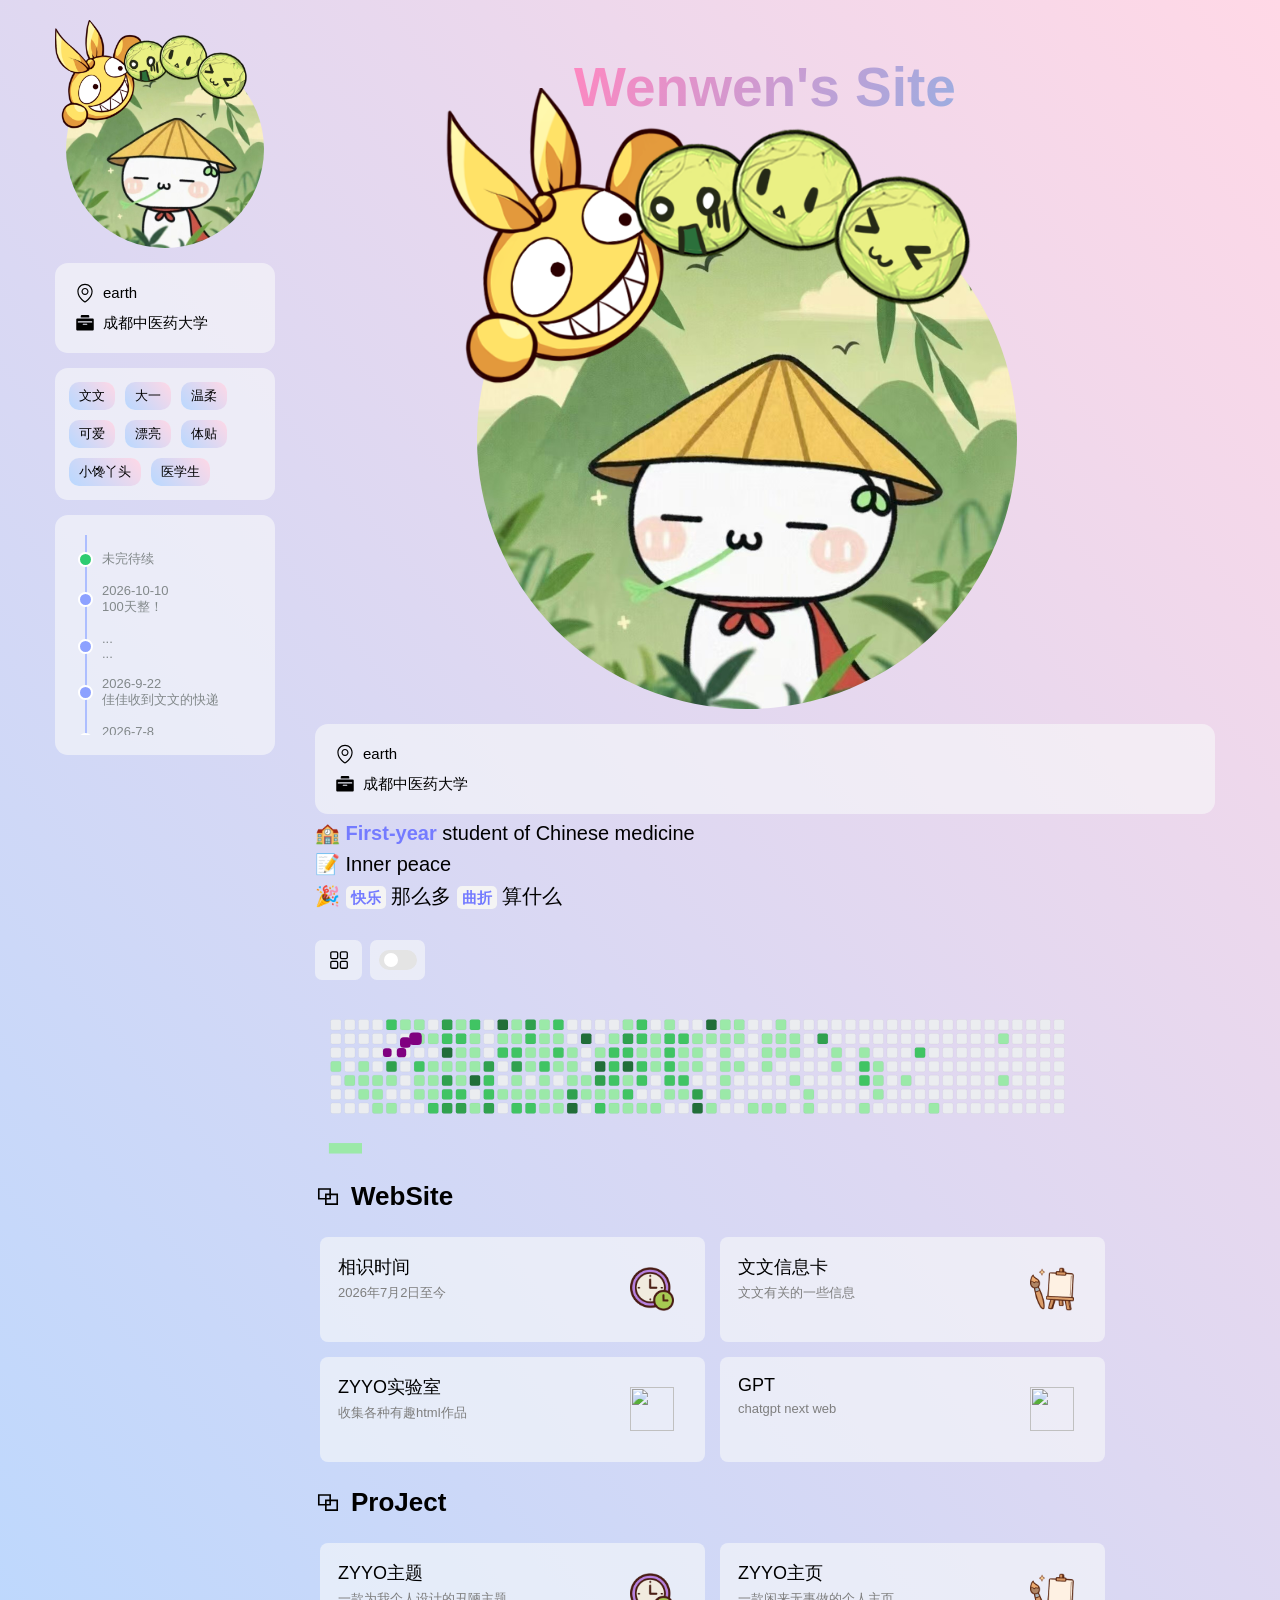
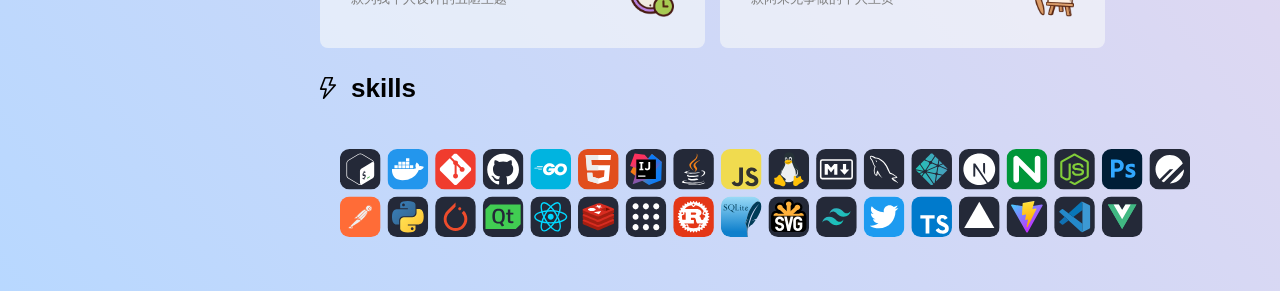
==== index.html @ 3ff1e6d7 "wen" ====
<!DOCTYPE html>
<html class="zyyo.net">
    <head class="zyyo.net">
        <meta charset="utf-8">
        <meta http-equiv="X-UA-Compatible" content="IE=edge">
        <title>文文</title>
        <link rel="icon" href="favicon.ico">
        <meta name="description" content="宇宙无敌超级第一好的文文（佳佳写）">
        <meta name="keywords" content="文文">
        <meta name="og:title" contect="文文">
        <meta name="og:type" contect="website">
        <meta property="og:locale" content="zh_CN">
        <meta name="og:image" contect="favicon.ico">
        <meta name="og:url" contect="https://zyyo.net">
        <meta name="og:description" contect="宇宙无敌超级第一好的文文（佳佳写）">
        <meta name="og:site_name" contect="文文">
        <meta name="viewport" content="width=device-width, initial-scale=1.0, maximum-scale=1.0, user-scalable=no">
        <link rel="stylesheet" href="static/css/style.css?v=1.33">


    </head>
    <body>
        <!-- 刷新加载动画 -->
        <div id="PageLoading">
            <div id="PageLoading-zyyo">
                <div id="PageLoading-zyyo-center">
                    <div class="object" id="object_four"></div>
                    <div class="object" id="object_three"></div>
                    <div class="object" id="object_two"></div>
                    <div class="object" id="object_one"></div>
                </div>
            </div>
        </div>
        <div class="main">
            <div onclick="left()" class="left">
                <div class="left-main">
                    <div class="logo" style="background-image: url(favicon.ico);">
                        <img style="position: absolute;top:-15%;left:-10%;width: 120%; aspect-ratio: 1/1;" src="static/img/logo4.png" alt="头像框" >
                    </div>
                    <div class="left-div left-des">
                        <div class="left-div-item">
                            <svg t="1705773709627" class="icon" viewBox="0 0 1024 1024" version="1.1" xmlns="http://www.w3.org/2000/svg" p-id="1478" width="20px" height="20px">
                                <path d="M512 249.976471c-99.388235 0-180.705882 81.317647-180.705882 180.705882s81.317647 180.705882 180.705882 180.705882 180.705882-81.317647 180.705882-180.705882-81.317647-180.705882-180.705882-180.705882z m0 301.17647c-66.258824 0-120.470588-54.211765-120.470588-120.470588s54.211765-120.470588 120.470588-120.470588 120.470588 54.211765 120.470588 120.470588-54.211765 120.470588-120.470588 120.470588z" fill="#2c2c2c" p-id="1479"></path>
                                <path d="M512 39.152941c-216.847059 0-391.529412 174.682353-391.529412 391.529412 0 349.364706 391.529412 572.235294 391.529412 572.235294s391.529412-222.870588 391.529412-572.235294c0-216.847059-174.682353-391.529412-391.529412-391.529412z m0 891.482353C424.658824 873.411765 180.705882 686.682353 180.705882 430.682353c0-183.717647 147.576471-331.294118 331.294118-331.294118s331.294118 147.576471 331.294118 331.294118c0 256-243.952941 442.729412-331.294118 499.952941z" fill="#2c2c2c" p-id="1480"></path>
                            </svg>
                            earth
                
                        
                        
                        
                        </div>
                        <div class="left-div-item">
                            <svg t="1705773906032" class="icon" viewBox="0 0 1024 1024" version="1.1" xmlns="http://www.w3.org/2000/svg" p-id="2474" width="20px" height="20px">
                                <path d="M729.6 234.666667H294.4V157.866667a51.2 51.2 0 0 1 51.2-51.2h332.8a51.2 51.2 0 0 1 51.2 51.2v76.8z m179.2 51.2a51.2 51.2 0 0 1 51.2 51.2v512a51.2 51.2 0 0 1-51.2 51.2H115.2a51.2 51.2 0 0 1-51.2-51.2v-512a51.2 51.2 0 0 1 51.2-51.2h793.557333z m-768 172.032c0 16.384 13.312 29.696 29.696 29.696h683.008a29.696 29.696 0 1 0 0-59.392H170.410667a29.696 29.696 0 0 0-29.696 29.696z m252.416 118.784c0 16.384 13.312 29.696 29.696 29.696h178.176a29.696 29.696 0 1 0 0-59.392H422.912a29.738667 29.738667 0 0 0-29.696 29.696z" fill="#666666" p-id="2475"></path>
                            </svg>
                            成都中医药大学
                
                        
                        
                        
                        </div>
                    </div>
                    <div class="left-div left-tag">
                        <div class="left-tag-item">文文
                </div>
                        <div class="left-tag-item">大一
                </div>
                        <div class="left-tag-item">温柔
                </div>
                        <div class="left-tag-item">可爱
                </div>
                        <div class="left-tag-item">漂亮
                </div>
                        <div class="left-tag-item">体贴
                </div>
                        <div class="left-tag-item">小馋丫头
                </div>
                        <div class="left-tag-item">医学生
                </div>
                    </div>
                    <div class="left-div left-time">
                        <ul id="line">
                            <li>
                                <div class="focus"></div>
                                <div>未完待续</div>
                    
                            </li>
                            <li>
                                <div class="focus"></div>
                                <div>2026-10-10</div>
                                <div>100天整！</div>
                            </li>
                            <li>
                                <div class="focus"></div>
                                <div>...</div>
                                <div>...</div>
                            </li>
                            <li>
                                <div class="focus"></div>
                                <div>2026-9-22</div>
                                <div>佳佳收到文文的快递</div>
                            </li>
                            <li>
                                <div class="focus"></div>
                                <div>2026-7-8</div>
                                <div>互通姓名</div>
                            </li>
                            <li>
                                <div class="focus"></div>
                                <div>2026-7-2</div>
                                <div>文文与佳佳相识</div>
                            </li>
                        </ul>
                    </div>
                </div>
            </div>
            <div class="right">
                <header>
                    <!-- 头部开始 -->
                    <div class="welcome">
                        <span class="gradientText">Wenwen's Site</span>
                    </div>
                    <div class="logo11 " style="background-image: url(favicon.ico);">
                        <img style="position: absolute;top:-15%;left:-10%;width: 120%; aspect-ratio: 1/1;" src="static/img/logo4.png" alt="头像框" title="博主 1月17日 在线">
                    </div>
                    <div class="left-div left-des">
                        <div class="left-div-item">
                            <svg t="1705773709627" class="icon" viewBox="0 0 1024 1024" version="1.1" xmlns="http://www.w3.org/2000/svg" p-id="1478" width="20px" height="20px">
                                <path d="M512 249.976471c-99.388235 0-180.705882 81.317647-180.705882 180.705882s81.317647 180.705882 180.705882 180.705882 180.705882-81.317647 180.705882-180.705882-81.317647-180.705882-180.705882-180.705882z m0 301.17647c-66.258824 0-120.470588-54.211765-120.470588-120.470588s54.211765-120.470588 120.470588-120.470588 120.470588 54.211765 120.470588 120.470588-54.211765 120.470588-120.470588 120.470588z" fill="#2c2c2c" p-id="1479"></path>
                                <path d="M512 39.152941c-216.847059 0-391.529412 174.682353-391.529412 391.529412 0 349.364706 391.529412 572.235294 391.529412 572.235294s391.529412-222.870588 391.529412-572.235294c0-216.847059-174.682353-391.529412-391.529412-391.529412z m0 891.482353C424.658824 873.411765 180.705882 686.682353 180.705882 430.682353c0-183.717647 147.576471-331.294118 331.294118-331.294118s331.294118 147.576471 331.294118 331.294118c0 256-243.952941 442.729412-331.294118 499.952941z" fill="#2c2c2c" p-id="1480"></path>
                            </svg>
                            earth
                
                        
                        
                        
                        </div>
                        <div class="left-div-item">
                            <svg t="1705773906032" class="icon" viewBox="0 0 1024 1024" version="1.1" xmlns="http://www.w3.org/2000/svg" p-id="2474" width="20px" height="20px">
                                <path d="M729.6 234.666667H294.4V157.866667a51.2 51.2 0 0 1 51.2-51.2h332.8a51.2 51.2 0 0 1 51.2 51.2v76.8z m179.2 51.2a51.2 51.2 0 0 1 51.2 51.2v512a51.2 51.2 0 0 1-51.2 51.2H115.2a51.2 51.2 0 0 1-51.2-51.2v-512a51.2 51.2 0 0 1 51.2-51.2h793.557333z m-768 172.032c0 16.384 13.312 29.696 29.696 29.696h683.008a29.696 29.696 0 1 0 0-59.392H170.410667a29.696 29.696 0 0 0-29.696 29.696z m252.416 118.784c0 16.384 13.312 29.696 29.696 29.696h178.176a29.696 29.696 0 1 0 0-59.392H422.912a29.738667 29.738667 0 0 0-29.696 29.696z" fill="#666666" p-id="2475"></path>
                            </svg>
                            成都中医药大学
                
                        
                        
                        
                        </div>
                    </div>
                    <div class="description">
                       
                           🏫 
                        
                        <span class="purpleText">First-year</span>
                        student of Chinese medicine
            
                    
                    
                    
                    </div>

                    <div class="description">
                       
                          📝  
                        
                        Inner peace 
            
                    
                    
                    
                    </div>
                    <div class="description">
                        🎉 
                <span class="purpleText textBackground">快乐</span>
                        那么多
                <span class="purpleText textBackground">   曲折</span>
                        算什么
            
                    
                    
                    
                    </div>
                    <div class="iconContainer">
                        <!-- 图标容器开始 -->
                        <!-- 图标我全部是iconfont找的，可以自行更换 -->
                        <!---->
                        <!---->
                        <a class="iconItem" href="javascript:void(0)" onclick="left()">
                            <svg t="1706175679525" class="icon" viewBox="0 0 1024 1024" version="1.1" xmlns="http://www.w3.org/2000/svg" p-id="1880" width="22px" height="22px">
                                <path d="M389.2 98.93H189.43c-49.51 0-89.8 40.28-89.8 89.8V388.5c0 49.51 40.28 89.8 89.8 89.8H389.2c49.51 0 89.8-40.28 89.8-89.8V188.72c0-49.51-40.28-89.79-89.8-89.79z m29.93 289.56c0 16.5-13.43 29.93-29.93 29.93H189.43c-16.5 0-29.93-13.43-29.93-29.93V188.72c0-16.5 13.43-29.93 29.93-29.93H389.2c16.5 0 29.93 13.43 29.93 29.93v199.77zM389.2 547.34H189.43c-49.51 0-89.8 40.28-89.8 89.8v199.77c0 49.51 40.28 89.8 89.8 89.8H389.2c49.51 0 89.8-40.28 89.8-89.8V637.14c0-49.51-40.28-89.8-89.8-89.8z m29.93 289.57c0 16.5-13.43 29.93-29.93 29.93H189.43c-16.5 0-29.93-13.43-29.93-29.93V637.14c0-16.5 13.43-29.93 29.93-29.93H389.2c16.5 0 29.93 13.43 29.93 29.93v199.77zM837.56 98.93H637.79c-49.51 0-89.8 40.28-89.8 89.8V388.5c0 49.51 40.28 89.8 89.8 89.8h199.77c49.51 0 89.8-40.28 89.8-89.8V188.72c0-49.51-40.28-89.79-89.8-89.79z m29.93 289.56c0 16.5-13.43 29.93-29.93 29.93H637.79c-16.5 0-29.93-13.43-29.93-29.93V188.72c0-16.5 13.43-29.93 29.93-29.93h199.77c16.5 0 29.93 13.43 29.93 29.93v199.77zM837.56 547.34H637.79c-49.51 0-89.8 40.28-89.8 89.8v199.77c0 49.51 40.28 89.8 89.8 89.8h199.77c49.51 0 89.8-40.28 89.8-89.8V637.14c0-49.51-40.28-89.8-89.8-89.8z m29.93 289.57c0 16.5-13.43 29.93-29.93 29.93H637.79c-16.5 0-29.93-13.43-29.93-29.93V637.14c0-16.5 13.43-29.93 29.93-29.93h199.77c16.5 0 29.93 13.43 29.93 29.93v199.77z" p-id="1881" fill="#000000"></path>
                            </svg>
                        </a>
                        <a class="iconItem switch" href="javascript:void(0)">
                            <div class="onoffswitch">
                                <input type="checkbox" name="onoffswitch" class="onoffswitch-checkbox" id="myonoffswitch" checked>
                                <label class="onoffswitch-label" for="myonoffswitch">
                                    <span class="onoffswitch-inner"></span>
                                    <span class="onoffswitch-switch"></span>
                                </label>
                            </div>
                        </a>
                        <!---->
                    </div>
                    <!-- 图标容器结束 -->
                    <div class="tanChiShe">
                        <img id="tanChiShe" src="static/svg/snake-Light.svg" alt="">
                    </div>
                </header>
                <!-- 头部结束 -->
                <content>
                    <!-- 内容开始 -->
                    <div class="title">
                        <svg t="1705257422086" class="icon" viewBox="0 0 1024 1024" version="1.1" xmlns="http://www.w3.org/2000/svg" p-id="1891" width="26px" height="26px">
                            <path d="M629.333333 202.666667v213.333333h277.333334v448h-512v-213.333333h-277.333334v-448h512z m213.333334 277.333333h-213.333334v170.666667h-170.666666v149.333333h384v-320z m-277.333334-213.333333h-384v320h213.333334v-170.666667h170.666666v-149.333333z m0 213.333333h-106.666666v106.666667h106.666666v-106.666667z" fill="#000000" p-id="1892"></path>
                        </svg>
                        WebSite
            
                    
                    
                    
                    </div>
                    <div class="projectList">
                        <!-- 项目列表开始 -->
                        <!---->
                        <a class="projectItem" target="_blank" href="djs.html">
                            <!-- 项目项开始 -->
                            <div class="projectItemLeft">
                                <h1>相识时间</h1>
                                <p>2026年7月2日至今</p>
                            </div>
                            <div class="projectItemRight">
                                <img src="static/img/i1.png" alt="">
                            </div>
                            <!-- 项目项结束 -->
                        </a>
                        <!---->
                        <a class="projectItem" target="_blank" href="xxk.html">
                            <!-- 项目项开始 -->
                            <div class="projectItemLeft">
                                <h1>文文信息卡</h1>
                                <p>文文有关的一些信息</p>
                            </div>
                            <div class="projectItemRight">
                                <img src="static/img/i2.png" alt="">
                            </div>
                            <!-- 项目项结束 -->
                        </a>
                        <!---->
                        <a class="projectItem" target="_blank" href="https://zyyo.cc">
                            <!-- 项目项开始 -->
                            <div class="projectItemLeft">
                                <h1>ZYYO实验室</h1>
                                <p>收集各种有趣html作品</p>
                            </div>
                            <div class="projectItemRight">
                                <img src="static/img/i3.png" alt="">
                            </div>
                            <!-- 项目项结束 -->
                        </a>
                        <!---->
                        <a class="projectItem" target="_blank" href="https://ai.zyyo.cc">
                            <!-- 项目项开始 -->
                            <div class="projectItemLeft">
                                <h1>GPT</h1>
                                <p>chatgpt next web</p>
                            </div>
                            <div class="projectItemRight">
                                <img src="static/img/i4.png" alt="">
                            </div>
                            <!-- 项目项结束 -->
                        </a>
                        <!---->
                        <!---->
                    </div>
                    <div class="title">
                        <svg t="1705257422086" class="icon" viewBox="0 0 1024 1024" version="1.1" xmlns="http://www.w3.org/2000/svg" p-id="1891" width="26px" height="26px">
                            <path d="M629.333333 202.666667v213.333333h277.333334v448h-512v-213.333333h-277.333334v-448h512z m213.333334 277.333333h-213.333334v170.666667h-170.666666v149.333333h384v-320z m-277.333334-213.333333h-384v320h213.333334v-170.666667h170.666666v-149.333333z m0 213.333333h-106.666666v106.666667h106.666666v-106.666667z" fill="#000000" p-id="1892"></path>
                        </svg>
                        ProJect
            
                    
                    
                    
                    </div>
                    <div class="projectList">
                        <!-- 项目列表开始 -->
                        <!---->
                        <a class="projectItem" target="_blank" href="https://xtbbb.com/default/5.html">
                            <!-- 项目项开始 -->
                            <div class="projectItemLeft">
                                <h1>ZYYO主题</h1>
                                <p>一款为我个人设计的丑陋主题</p>
                            </div>
                            <div class="projectItemRight">
                                <img src="static/img/i1.png" alt="">
                            </div>
                            <!-- 项目项结束 -->
                        </a>
                        <!---->
                        <a class="projectItem" target="_blank" href="https://xtbbb.com/default/10.html">
                            <!-- 项目项开始 -->
                            <div class="projectItemLeft">
                                <h1>ZYYO主页</h1>
                                <p>一款闲来无事做的个人主页</p>
                            </div>
                            <div class="projectItemRight">
                                <img src="static/img/i2.png" alt="">
                            </div>
                            <!-- 项目项结束 -->
                        </a>
                    </div>
                    <div class="title">
                        <svg t="1705257823317" class="icon" viewBox="0 0 1024 1024" version="1.1" xmlns="http://www.w3.org/2000/svg" p-id="7833" width="26px" height="26px">
                            <path d="M395.765333 586.570667h-171.733333c-22.421333 0-37.888-22.442667-29.909333-43.381334L364.768 95.274667A32 32 0 0 1 394.666667 74.666667h287.957333c22.72 0 38.208 23.018667 29.632 44.064l-99.36 243.882666h187.050667c27.509333 0 42.186667 32.426667 24.042666 53.098667l-458.602666 522.56c-22.293333 25.408-63.626667 3.392-54.976-29.28l85.354666-322.421333zM416.714667 138.666667L270.453333 522.581333h166.869334a32 32 0 0 1 30.933333 40.181334l-61.130667 230.954666 322.176-367.114666H565.312c-22.72 0-38.208-23.018667-29.632-44.064l99.36-243.882667H416.714667z" fill="#000000" p-id="7834"></path>
                        </svg>
                        skills
            
                    
                    
                    
                    </div>
                    <div class="skill">
                        <!-- 技能开始 -->
                        <!-- 前往https://skillicons.dev/
            生成，一个pc端，一个移动端，区别是一行的个数 -->
                        <img id="skillPc" src="static/svg/skillPc.svg" alt="" srcset="">
                        <img id="skillWap" src="static/svg/skillWap.svg" alt="" srcset="">
                    </div>
                    <!-- 技能结束 -->
                </content>
                <!-- 内容结束 -->
                
            </div>
        </div>
        <!-- main结束 -->
        <!--弹窗-->
        
    </body>
    <script src="static/js/script.js?v=1.33"></script>
    <script charset="UTF-8" id="LA_COLLECT" src="https://sdk.51.la/js-sdk-pro.min.js"></script>
<script src="static/js/Mouse.js"></script>

    <script>
        LA.init({
            id: "KFqltKSkJgQTGD9l",
            ck: "KFqltKSkJgQTGD9l"
        })
    </script>
</html>
---- static/css/style.css ----
@font-face {
    font-family: "a";
    /*ä¸­æ–‡å­—ä½“*/
    src: url(https://i.zyyo.net/upload/%E5%AD%97%E4%BD%93/%E5%85%B6%E4%BB%96%E5%AD%97%E4%BD%93/Hubot/Hubot%20Sans/Hubot-Sans.woff2);
    font-display: swap;
}

@font-face {
    font-family: "b";
    /*è‹±æ–‡å­—ä½“*/
    src: url();
    font-display: swap;
}


* {
    font-family: "b", "a", sans-serif;

}

* {
     cursor: url('../sb.cur'),auto;
    margin: 0;
    padding: 0;
    box-sizing: border-box;
    user-select: none;
    transition: all 0.1s ease;
}

a:hover,
a:link,
a:visited,
a:active,
a:focus {
    text-decoration: none;
    outline: none;
    border: none;
    color: inherit;
    -webkit-tap-highlight-color: rgba(0, 0, 0, 0);
}

/* è®¾ç½®æ»šåŠ¨æ¡æ ·å¼ */
::-webkit-scrollbar {
    width: 8px;
}

::-webkit-scrollbar-thumb {
    background-color: var(--main-text-color, #000000);
    border-radius: 8px;
    height: 20%;
}

::-webkit-scrollbar-track {
    background-color: var(--main-bg-color, linear-gradient(50deg, #a2d0ff, #ffffff));
}


html[data-theme="dack"] {
    --main-bg-color: rgb(0, 0, 0);
    --main-text-color: #fff;
    --gradient-start: rgb(133, 62, 255);
    --gradient-middle: #f76cc6;
    --gradient-end: rgb(255, 255, 255);
    --purple-text-color: #747bff;
    --text-bg-color: rgb(26, 4, 48);
    --icon-bg-color: rgb(19, 20, 24);
    --icon-1-hover-color: rgb(68, 120, 241);
    --icon-2-hover-color: rgb(232, 68, 241);
    --icon-3-hover-color: rgb(179, 206, 0);
    --icon-4-hover-color: rgb(201, 13, 0);
    --icon-5-hover-color: rgb(111, 44, 20);
    --project-item-bg-color: rgb(19, 20, 24);
    --project-item-hover-color: rgb(19, 23, 27);
    --project-item-left-title-color: rgb(255, 255, 255);
    --project-item-left-text-color: rgb(142, 142, 142);
    --footer-text-color: #646464;
}















body {
    display: flex;
    height: 100%;
    min-height: 100vh;
    width: 100%;
    background: var(--main-bg-color, linear-gradient(50deg, #b8d8ff, #ffd8e6));

    overflow-x: hidden;
    justify-content: center;
    color: var(--main-text-color, #000000);

}

#PageLoading {
    background: radial-gradient(white, #d8eaff);
    background-size: 100%;
    background-position: center;
    background-color: #fff;
    height: 100%;
    width: 100%;
    position: fixed;
    z-index: 999999;
    margin-top: 0px;
    top: 0px;
    pointer-events: none;
    opacity: 1;
    transition: all 0.5s ease;
}

#PageLoading-zyyo {
    width: 100%;
    height: 100%;
    display: flex;
    justify-content: center;
    align-items: center;
    position: relative;
}

#PageLoading-zyyo-center {
    height: 200px;
    width: 200px;
    position: relative;
    transition all 1s ease;
    display: flex;
    justify-content: center;
    align-items: center;
}

.object {
    -moz-border-radius: 50% 50% 50% 50%;
    -webkit-border-radius: 50% 50% 50% 50%;
    border-radius: 50% 50% 50% 50%;
    position: absolute;
    border-left: 5px solid #8887fa;
    border-right: 5px solid #FFC0CB;
    border-top: 5px solid transparent;
    border-bottom: 5px solid transparent;
    -webkit-animation: animate 2.5s infinite;
    animation: animate 2.5s infinite;
}

#object_one {
    width: 20%;
    height: 20%;
}

#object_two {
    width: 35%;
    height: 35%;
    -webkit-animation-delay: 0.1s;
    animation-delay: 0.1s;
}

#object_three {
    width: 45%;
    height: 45%;
    -webkit-animation-delay: 0.2s;
    animation-delay: 0.2s;
}

#object_four {
    width: 55%;
    height: 55%;
    -webkit-animation-delay: 0.3s;
    animation-delay: 0.3s;
}

@-webkit-keyframes animate {
    50% {
        -ms-transform: rotate(180deg);
        -webkit-transform: rotate(180deg);
        transform: rotate(180deg);
    }

    100% {
        -ms-transform: rotate(0deg);
        -webkit-transform: rotate(0deg);
        transform: rotate(0deg);
    }
}

@keyframes animate {
    50% {
        -ms-transform: rotate(180deg);
        -webkit-transform: rotate(180deg);
        transform: rotate(180deg);
    }

    100% {
        -ms-transform: rotate(0deg);
        -webkit-transform: rotate(0deg);
        transform: rotate(0deg);
    }
}




.main {
    width: 100%;
    max-width: 1200px;
    position: relative;
    flex-direction: row;
}

.left {
    width: 250px;
    height: 100vh;
    display: flex;
    padding: 0 15px;
    position: fixed;
    align-items: center;
    flex-direction: column;
}

.left-main {
    width: 100%;
     height: 100vh;
    overflow-y: scroll;
    display: flex;
  
    align-items: center;
    flex-direction: column;

}

.left-main::-webkit-scrollbar {
   display: none;
}


.logo {
    flex-shrink: 0;
    width: 90%;
    position: relative;
    aspect-ratio: 1/1;
    margin-top: 50px;
    background-size: cover;
    border-radius: 50%;
    
    transition: all 0.8s ease-in-out;
   
}
.logo11 {
    flex-shrink: 0;
    width: 60%;
    position: relative;
    aspect-ratio: 1/1;
    margin-top: 50px;
    background-size: contain;       
    border-radius: 50%;
    margin-left:18%;
    transition: all 0.8s ease-in-out;
}



.left-div {
    flex-shrink: 0;
    width: 100%;
    border-radius: 13px;
    margin-top: 15px;
    padding: 20px;
    background: var(--project-item-bg-color, rgba(249, 250, 251, 0.6));
}

.left-des {
    display: flex;
    flex-direction: column;
    justify-content: center;
    gap: 10px;
}

.left-div-item {
    display: flex;
    align-items: center;
    line-height: 20px;
    font-size: 15px;
    gap: 8px;
    overflow: hidden;
}

.left-tag {
    display: flex;
    flex-direction: row;
    flex-wrap: wrap;
    gap: 10px;
    padding: 14px;
}

.left-tag-item {
    display: flex;
    justify-content: center;
    align-items: center;
    height: 28px;
    padding: 10px;
    font-size: 13px;
    border-radius: 10px;
    background: var(--main-bg-color, linear-gradient(50deg, #b8d8ff, #ffd8e6));


}

#line {
    width: 100%;
    height: 200px;
    font-size: 13px;
    padding-left: 10px;
    scroll-snap-type: y mandatory;
    overflow-y: scroll;
}

#line li {
    list-style: none;
    position: relative;
    padding: 15px 0px 0px 15px;
    border-left: 2px solid #adbeff;
    border-radius: 0;
    scroll-snap-align: end;
    color: #82888a;
}



.focus {
    width: 15px;
    height: 15px;
    border-radius: 22px;
    background-color: #8da1ff;
    border: 2px solid #fff;
    position: absolute;
    left: -9px;
    top: 50%;
}

#line li:first-child .focus:first-child {
    background-color: #2ecc71;
    animation: focus 1.8s ease infinite;
}
#line::-webkit-scrollbar {
   display: none;
}
.left-title {
    font-size: 20px;
    margin-top: 30px;
}


.right {
    width: calc(100% - 250px);
    display: flex;
    padding: 25px;
    position: relative;
    float: right;
    flex-direction: column;
}

.welcome {
text-align: center;
    font-size: 55px;
    font-weight: 800;
    margin: 30px 0;
}

.description {

    font-size: 20px;
    margin-top: 7px;
}

.gradientText {

    -webkit-background-clip: text;
    -webkit-text-fill-color: transparent;
    background-size: 200%;
    background-position: 0%;
    animation: backgroundSizeAnimation 5s ease-in-out infinite;
   background-image: linear-gradient(120deg, var(--gradient-start, #ff87c0), var(--gradient-end, #41d1ff));

}

@keyframes backgroundSizeAnimation {
    0% {
        background-position: 100%;
    }

    25% {
        background-position: 50%;
    }

    50% {
        background-position: 0%;
    }

    75% {
        background-position: 50%;
    }

    100% {
        background-position: 100%;
    }

}

.purpleText {
    color: var(--purple-text-color, #747bff);
    font-weight: 800;
}

.textBackground {
    font-weight: 800;
    background: var(--text-bg-color, #f4f4f4);
    border-radius: 5px;
    font-size: 15px;
    padding: 3px 5px;

}

.iconContainer {
    width: 100%;
    gap: 8px;
    height: 60px;
    display: flex;
    align-items: center;
    overflow-x: scroll;
    margin-top: 20px;

}

.iconContainer::-webkit-scrollbar {
   display: none;
}



.iconItem {
    width: 47px;
    height: 40px;
    box-sizing: border-box;
    background: var(--icon-bg-color, rgba(249, 250, 251, 0.6));
    border-radius: 7px;
    display: flex;
    gap: 5px;
    align-items: center;
    justify-content: center;
    transition: all 0.3s ease;
    flex-shrink: 0;
}

.switch {
    width: 55px;
}

.iconTip {
    white-space: nowrap;
    display: none;
}





.iconItem:nth-child(1):hover {
    width: 95px;
    transform: translateY(-2px);
    background: var(--icon-1-hover-color, rgb(137, 172, 255));
}

.iconItem:nth-child(2):hover {
    width: 80px;
    transform: translateY(-2px);
    background: var(--icon-2-hover-color, rgb(251, 173, 255));
}

.iconItem:nth-child(3):hover {
    width: 80px;
    transform: translateY(-2px);
    background: var(--icon-3-hover-color, rgb(169, 255, 248));
}

.iconItem:nth-child(4):hover {
    width: 80px;
    transform: translateY(-2px);
    background: var(--icon-4-hover-color, rgb(255, 167, 161));
}

.iconItem:nth-child(5):hover {
    width: 80px;
    transform: translateY(-2px);
    background: var(--icon-5-hover-color, rgb(255, 183, 156));
}

.iconItem:hover .iconTip {
    display: block;
}

.switch:hover {
    width: 55px;

    transform: translateY(-2px);
    background: var(--icon-5-hover-color, rgb(255, 183, 156));
}

.tanChiShe {
    width: 85%;
}

.tanChiShe img {
    width: 100%;
    height: 100%;
    object-fit: cover;
}

.title {
    display: flex;
    gap: 10px;
    align-items: center;
    font-size: 26px;
    font-weight: 800;
    margin: 20px 0;
    transition: all 0.4s ease;
}

.title:hover {
    transform: translateY(-5px);
}

.projectList {
    display: flex;
    flex-wrap: wrap;
    gap: 15px;
    padding: 5px;
}

.projectItem {
    opacity: 0;
    transition-delay: 0.4s;
    transform: translateY(110px);
    /*æ·¡å…¥åŠ¨ç”»*/
    display: flex;
    background-color: var(--project-item-bg-color, rgba(249, 250, 251, 0.6));
    border-radius: 8px;
    padding: 18px;
    height: 105px;
    width: calc(50% - 60px);
    transition: all 0.5s ease;


}

.projectItem.fade-in-visible {
    opacity: 1;
    transform: translateY(0);
}


.projectItem:hover {
    border: 0.8px solid #747bff;
    box-shadow: 0 8px 16px -4px #2c2d300c;
    background-color: var(--project-item-hover-color, rgba(244, 245, 246, 0.8));
}



.projectItem:hover .projectItemLeft {
    width: 100%;
}

.projectItem:hover .projectItemRight {
    width: 0%;
}

.projectItem:hover .projectItemRight img {
    transform: rotate(40deg);
}

.projectItem:hover h1 {
    font-size: 18px;
}

.projectItemLeft p {
    font-size: 13px;
    margin-top: 5px;
    color: var(--project-item-left-text-color, #7e7e7e);
}

.projectItemLeft h1 {
    font-weight: normal;
    font-size: 18px;
    margin: 0px;

    transition: all 0.4s ease;
    color: var(--project-item-left-title-color, #000000);
}

.projectItemLeft {
    transition: all 0.4s ease;
    height: 100%;
    width: 80%;
}


.projectItemRight {
    overflow: hidden;
    transition: all 0.4s ease;
    display: flex;
    justify-content: center;
    align-items: center;
    width: 20%;
    height: 100%;
}

.projectItemRight img {
    transition: all 0.1s ease;
    height: 44px;
    width: 44px;

}

.skill {
    padding: 25px;
    width: 100%;
}

.skill img {
    width: 100%;
    height: 100%;
    object-fit: cover;
}

.skill #skillWap {
    display: none;
}

footer {
    padding: 5px;
    color: var(--footer-text-color);
    font-size: 13px;
    margin-top: 20px;
}




@media (max-width: 1000px) {

    .projectItem {
        width: calc(100% - 25px);
    }


  


}

@media (max-width: 800px) {


    .right {
        width: 100%;
    }
.tanChiShe {
    width: 100%;
}
    .description {
        font-size: 16px;
    }

    .welcome {
        font-size: 48px;

    }


    .projectItemLeft p {
        font-size: 14px;
    }

    .projectItemLeft h1 {

        font-size: 15px;
    }

    .projectItem:hover h1 {

        font-size: 20px;

    }

    .projectList {
        display: flex;
        justify-content: center;
        align-items: center;
    }

    .skill #skillWap {
        display: block;
    }

    .skill #skillPc {
        display: none;
    }





    .left {
        position: fixed;
        z-index: 9999;
        padding: 0;
        width: 100%;
        height: 100%;
        pointer-events: none;
        background: none;
        transition: all 0.3s linear;
    }

    .left-main {
        position: absolute;
        float: left;
        width: 60vw;
        /*ä¾§è¾¹æ +æŒ‰é’®å®½åº¦*/
        left: -60vw;
        /*ä¾§è¾¹æ éšè—åœ¨å±å¤–å®½åº¦*/
        padding: 15px;
        box-sizing: border-box;
        background: var(--main-bg-color, linear-gradient(50deg, #b8d8ff, #ffd8e6));

        transition: all 0.25s ease-out;
    }

 

    .left-open {
        pointer-events: auto;
        background: rgba(100, 100, 100, 0.5);
    }


    .left-main-open {
        left: 0;
    }








}





.tc {
    position: fixed;
    display: flex;
    visibility: hidden;
    width: 100vw;
    height: 100vh;

    background: rgba(255, 255, 255, 0);
    z-index: 99999;
    align-items: center;
    justify-content: center;
    flex-direction: column;
}

.tc-main {
    z-index: 100000;
    width: 80%;
    max-width: 300px;
    /* æ ¹æ®éœ€è¦è°ƒæ•´æœ€å¤§å®½åº¦ */
    min-height: 200px;
    background-color: #ffffff;
    border-radius: 12px;
    opacity: 0;
    display: flex;
    transition: all 0.15s linear;
    align-items: center;
    justify-content: center;
    overflow: hidden;
    transform: translateY(20%);
}

.tc-img {
    width: 100%;
    height: 100%;
}

.tc.active {
    visibility: visible;
}

.tc-main.active {
    opacity: 1;
    transform: translateY(0);
}

.tc-close {
    display: flex;
    justify-content: center;
    align-items: center;
    height: 40px;
    width: 40px;
      background-color: var(--project-item-bg-color, rgba(249, 250, 251, 0.6));
    margin-top: 30px;
    border-radius: 50%;
}







.onoffswitch {
    position: relative;
    width: 38px;
    height: 20px;
    -webkit-user-select: none;
    -moz-user-select: none;
    -ms-user-select: none;
}

.onoffswitch-checkbox {
    display: none;
}

.onoffswitch-label {
    display: block;
    overflow: hidden;
    cursor: pointer;
    height: 100%;
    border-radius: 50px;
}

.onoffswitch-inner {
    display: flex;
    justify-content: center;
    align-items: center;
    width: 200%;
    height: 100%;
    margin-left: -100%;
    transition: margin 0.2s ease-in 0s;
}

.onoffswitch-inner:before,
.onoffswitch-inner:after {
    display: flex;
    justify-content: center;
    align-items: center;
    float: left;
    width: 50%;
    height: 100%;
    padding: 0;
    font-size: 12px;
    color: white;
    font-family: Trebuchet, Arial, sans-serif;
    font-weight: bold;
    box-sizing: border-box;
}

.onoffswitch-inner:before {
    content: "";
    background-color: #e4e4e4;
    color: #FFFFFF;
    text-align: left;
}

.onoffswitch-inner:after {
    content: "";
    background-color: #272727;
    color: #FAFAFA;
    text-align: right;
}

.onoffswitch-switch {
    display: block;
    height: 70%;
    aspect-ratio: 1/1;
    background: #FFFFFF;
    position: absolute;
    top: 12.5%;
    bottom: 12.5%;
    right: 5px;

    border-radius: 20px;
    transition: all 0.2s ease-in 0s;
}

.onoffswitch-checkbox:checked+.onoffswitch-label .onoffswitch-inner {
    margin-left: 0;
}

.onoffswitch-checkbox:checked+.onoffswitch-label .onoffswitch-switch {
    right: 50%;
}
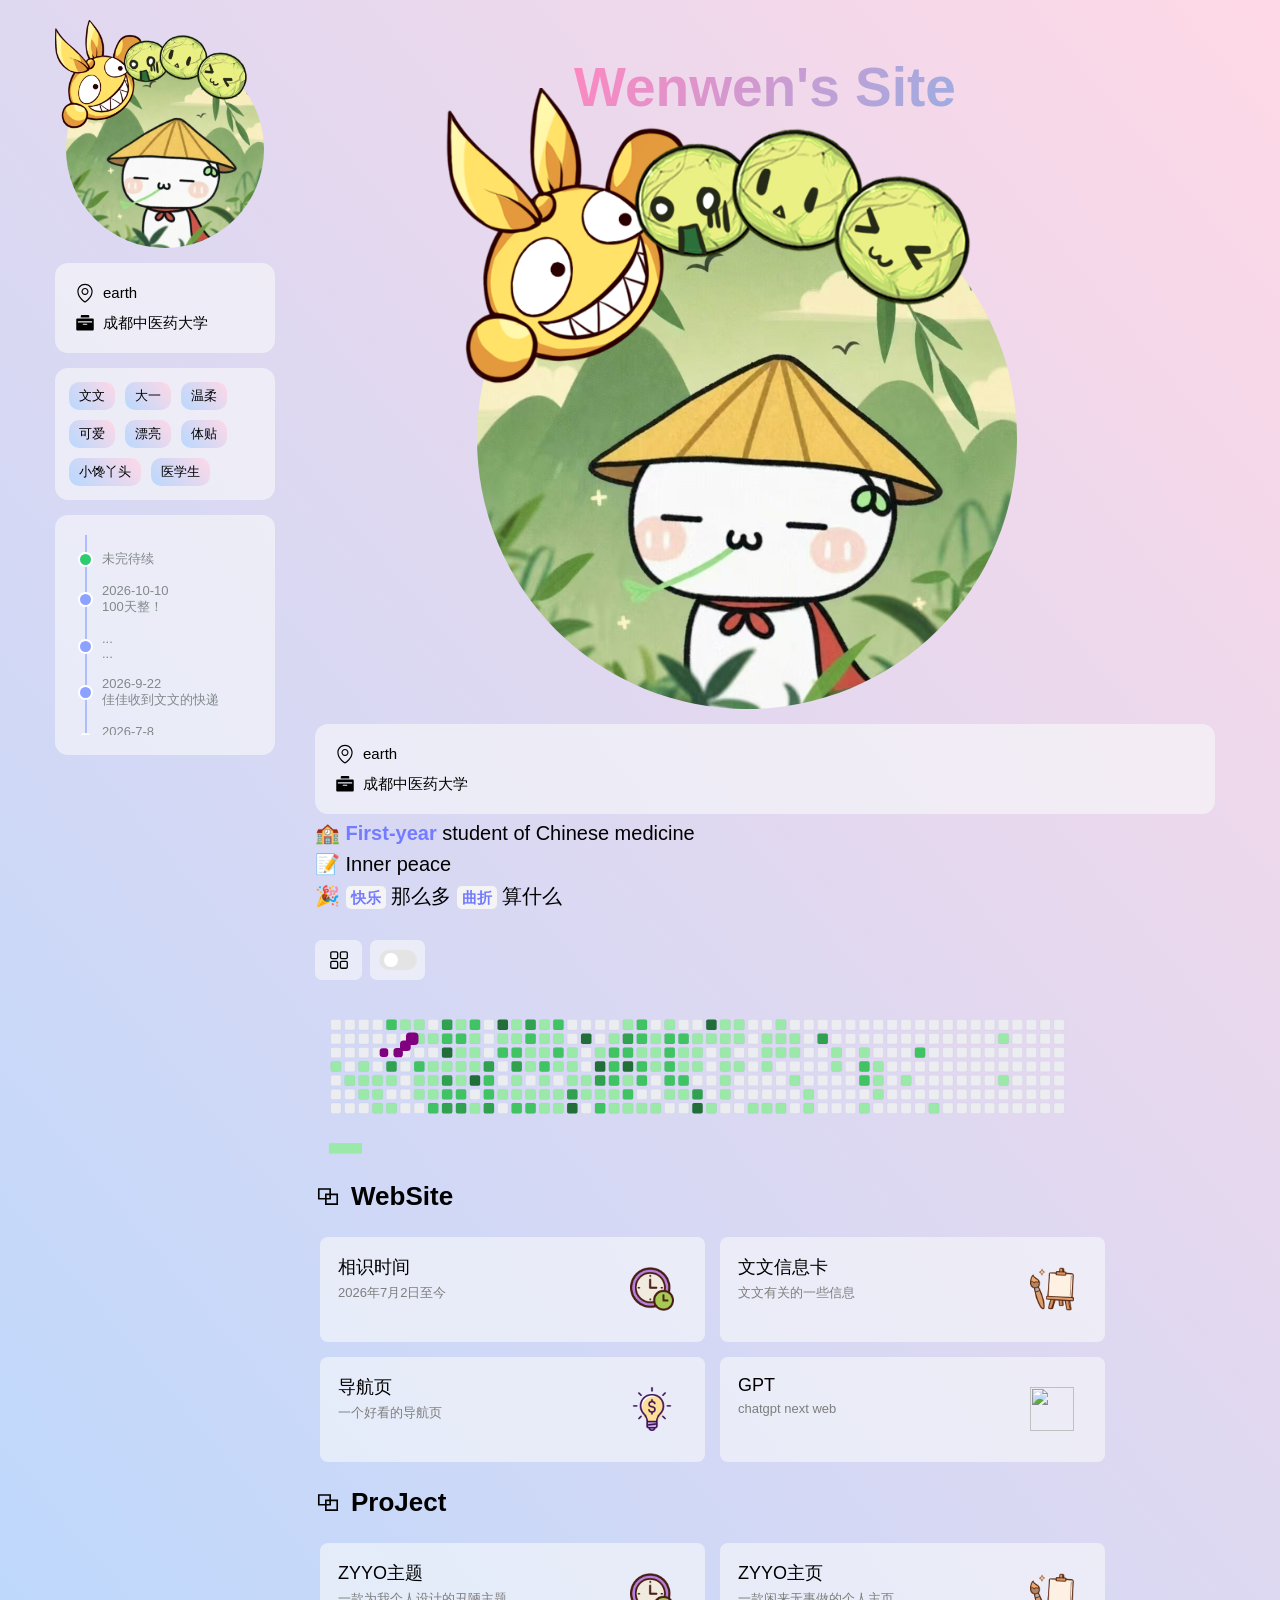
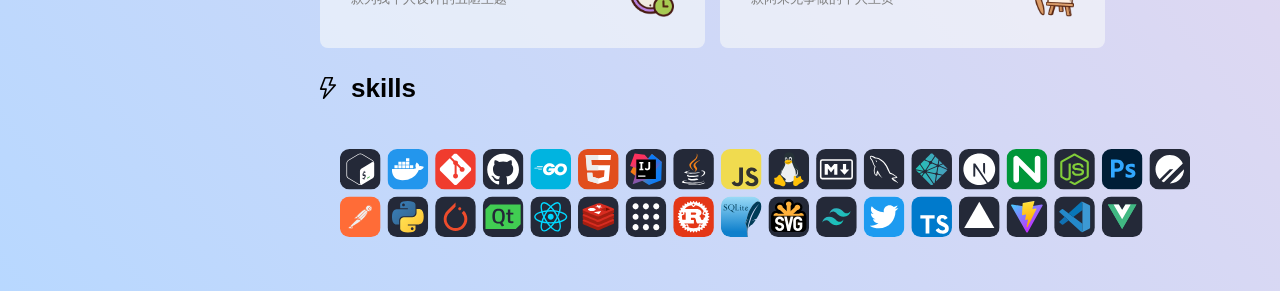
==== commit 14707482: "yexing" ====
--- a/index.html
+++ b/index.html
@@ -233,7 +233,7 @@
                             <!-- 项目项结束 -->
                         </a>
                         <!---->
-                        <a class="projectItem" target="_blank" href="xxk.html">
+                        <a class="projectItem" target="_blank" href="xxk.html" onclick="showPwdModal('xxk.html');return false;">
                             <!-- 项目项开始 -->
                             <div class="projectItemLeft">
                                 <h1>文文信息卡</h1>
@@ -245,11 +245,11 @@
                             <!-- 项目项结束 -->
                         </a>
                         <!---->
-                        <a class="projectItem" target="_blank" href="https://zyyo.cc">
-                            <!-- 项目项开始 -->
-                            <div class="projectItemLeft">
-                                <h1>ZYYO实验室</h1>
-                                <p>收集各种有趣html作品</p>
+                         <a class="projectItem" target="_blank" href="yx.html">
+                            <!-- 项目项开始 -->
+                            <div class="projectItemLeft">
+                                <h1>导航页</h1>
+                                <p>一个好看的导航页</p>
                             </div>
                             <div class="projectItemRight">
                                 <img src="static/img/i3.png" alt="">
@@ -334,6 +334,138 @@
         <!-- main结束 -->
         <!--弹窗-->
         
+
+        <!-- 密码弹窗（xxk.html 入口保护） -->
+        <style>
+            #pwd-mask {
+                display: none;
+                position: fixed;
+                inset: 0;
+                z-index: 99999;
+                background: rgba(130, 150, 200, 0.35);
+                -webkit-backdrop-filter: blur(8px);
+                backdrop-filter: blur(8px);
+                align-items: center;
+                justify-content: center;
+            }
+            #pwd-mask.show { display: flex; }
+            #pwd-box {
+                width: min(88vw, 340px);
+                padding: 30px 26px 24px;
+                border-radius: 18px;
+                background: rgba(255, 255, 255, 0.94);
+                box-shadow: 0 12px 40px rgba(120, 140, 190, 0.35);
+                text-align: center;
+                font-family: -apple-system, "PingFang SC", "Microsoft YaHei", sans-serif;
+            }
+            #pwd-box .pwd-title {
+                font-size: 18px;
+                font-weight: 700;
+                color: #5a6b8c;
+                letter-spacing: 2px;
+                margin-bottom: 4px;
+            }
+            #pwd-box .pwd-sub {
+                font-size: 12px;
+                color: #9aa5b8;
+                margin-bottom: 18px;
+            }
+            #pwd-input {
+                width: 100%;
+                padding: 11px 14px;
+                font-size: 18px;
+                letter-spacing: 8px;
+                text-align: center;
+                border: 1.5px solid #ffd0e2;
+                border-radius: 12px;
+                outline: none;
+                color: #4a5a7a;
+                background: #fdf6f9;
+                box-sizing: border-box;
+            }
+            #pwd-input:focus {
+                border-color: #ff87c0;
+                box-shadow: 0 0 0 3px rgba(255, 135, 192, 0.18);
+            }
+            #pwd-err {
+                display: none;
+                margin-top: 8px;
+                font-size: 12px;
+                color: #e05a7a;
+            }
+            #pwd-btns { display: flex; gap: 12px; margin-top: 18px; }
+            #pwd-btns button {
+                flex: 1;
+                padding: 10px 0;
+                font-size: 14px;
+                border: none;
+                border-radius: 12px;
+                cursor: pointer;
+                font-family: inherit;
+                letter-spacing: 2px;
+            }
+            #pwd-cancel { background: #f0f2f7; color: #7b86a0; }
+            #pwd-cancel:hover { background: #e6e9f0; }
+            #pwd-ok {
+                background-image: linear-gradient(120deg, #ff87c0, #41d1ff);
+                color: #fff;
+                font-weight: 600;
+            }
+            #pwd-ok:hover { filter: brightness(1.06); }
+        </style>
+        <div id="pwd-mask">
+            <div id="pwd-box">
+                <div class="pwd-title">输入密码</div>
+                <div class="pwd-sub">输入正确密码后才能进入</div>
+                <input id="pwd-input" type="password" maxlength="6" placeholder="" autocomplete="off">
+                <div id="pwd-err">密码错误，请重新输入</div>
+                <div id="pwd-btns">
+                    <button id="pwd-cancel" type="button">取消</button>
+                    <button id="pwd-ok" type="button">进入</button>
+                </div>
+            </div>
+        </div>
+        <script>
+            (function () {
+                var PWD = '430613';
+                var mask = document.getElementById('pwd-mask');
+                var input = document.getElementById('pwd-input');
+                var err = document.getElementById('pwd-err');
+                var ok = document.getElementById('pwd-ok');
+                var cancel = document.getElementById('pwd-cancel');
+                var enterUrl = '';
+
+                window.showPwdModal = function (url) {
+                    enterUrl = url;
+                    input.value = '';
+                    err.style.display = 'none';
+                    mask.classList.add('show');
+                    setTimeout(function () { input.focus(); }, 60);
+                };
+                window.closePwdModal = function () {
+                    mask.classList.remove('show');
+                };
+                function tryEnter() {
+                    if (input.value === PWD) {
+                        mask.classList.remove('show');
+                        window.open(enterUrl, '_blank');
+                    } else {
+                        err.style.display = 'block';
+                        input.value = '';
+                        input.focus();
+                    }
+                }
+                ok.addEventListener('click', tryEnter);
+                cancel.addEventListener('click', window.closePwdModal);
+                mask.addEventListener('click', function (e) {
+                    if (e.target === mask) window.closePwdModal();
+                });
+                input.addEventListener('keydown', function (e) {
+                    if (e.key === 'Enter') tryEnter();
+                    if (e.key === 'Escape') window.closePwdModal();
+                });
+            })();
+        </script>
     </body>
     <script src="static/js/script.js?v=1.33"></script>
     <script charset="UTF-8" id="LA_COLLECT" src="https://sdk.51.la/js-sdk-pro.min.js"></script>
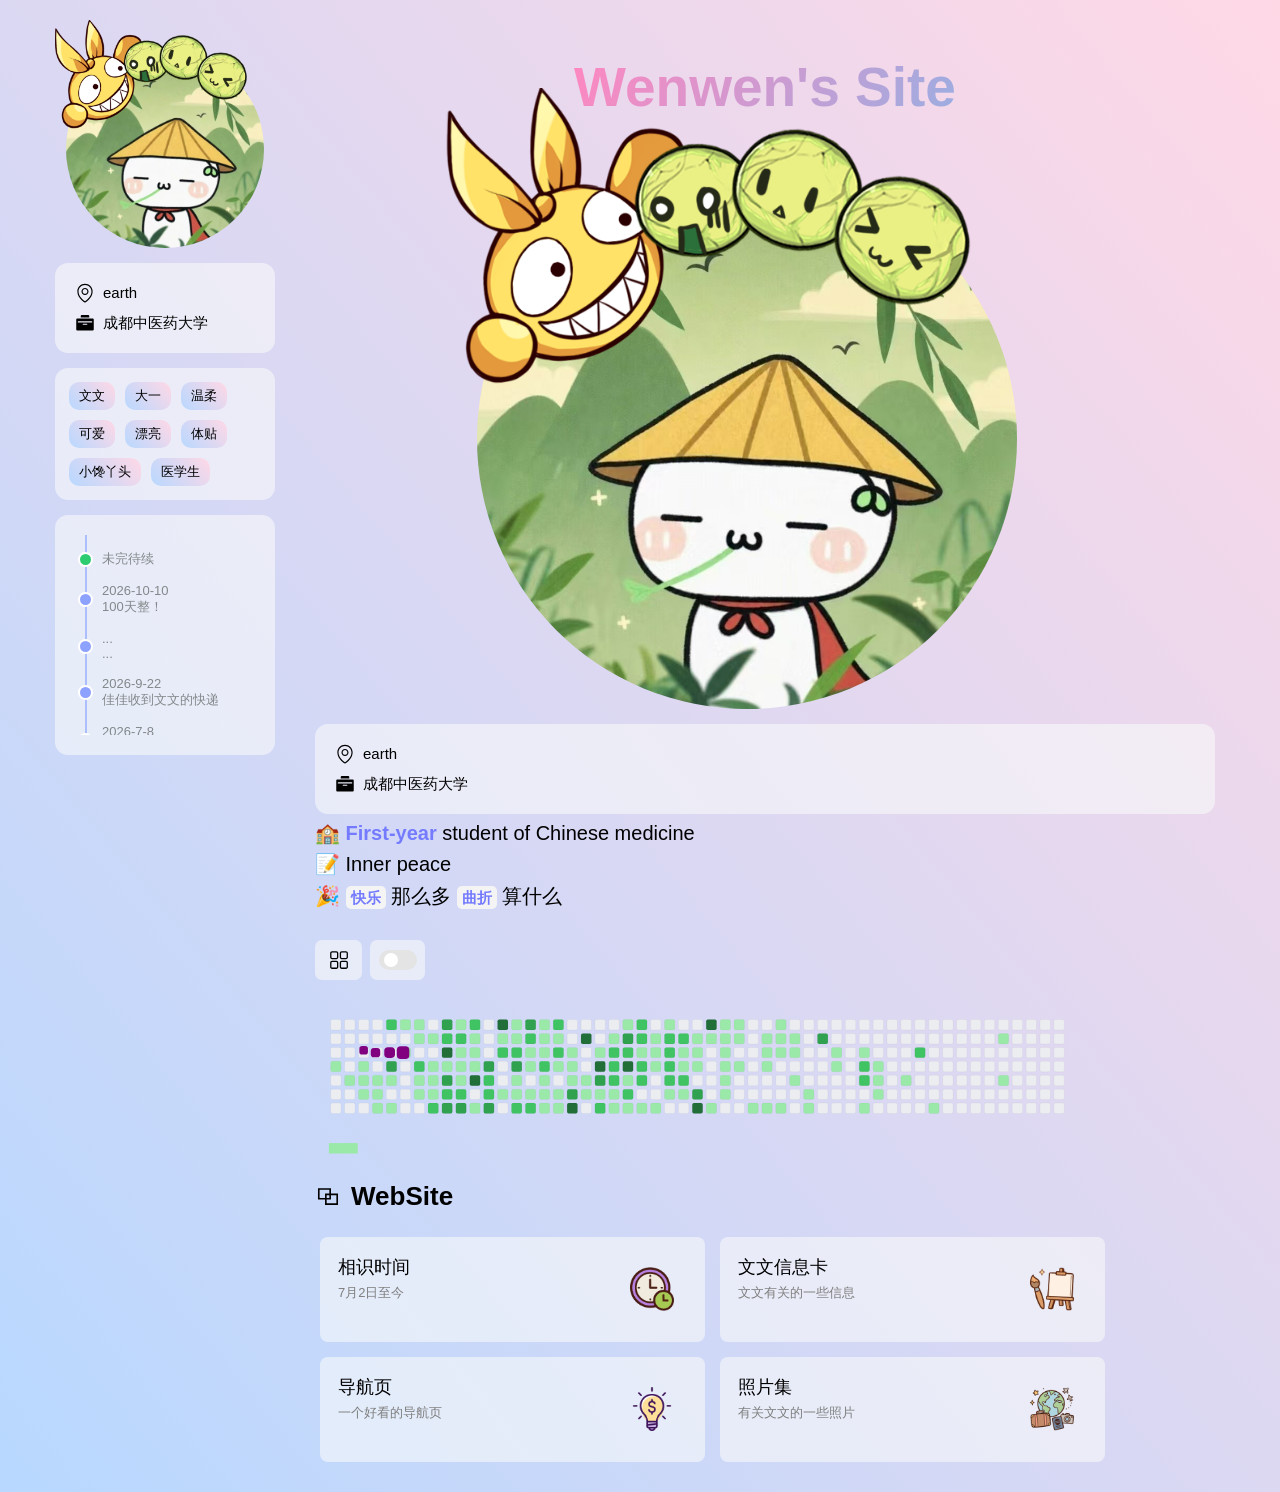
==== commit 7cb21f45: "3" ====
--- a/index.html
+++ b/index.html
@@ -1,6 +1,6 @@
 <!DOCTYPE html>
-<html class="zyyo.net">
-    <head class="zyyo.net">
+<html>
+    <head>
         <meta charset="utf-8">
         <meta http-equiv="X-UA-Compatible" content="IE=edge">
         <title>文文</title>
@@ -11,19 +11,19 @@
         <meta name="og:type" contect="website">
         <meta property="og:locale" content="zh_CN">
         <meta name="og:image" contect="favicon.ico">
-        <meta name="og:url" contect="https://zyyo.net">
+        <meta name="og:url" contect="https://wenwen.net">
         <meta name="og:description" contect="宇宙无敌超级第一好的文文（佳佳写）">
         <meta name="og:site_name" contect="文文">
         <meta name="viewport" content="width=device-width, initial-scale=1.0, maximum-scale=1.0, user-scalable=no">
-        <link rel="stylesheet" href="static/css/style.css?v=1.33">
+        <link rel="stylesheet" href="static/css/style.css?v=1.34">
 
 
     </head>
     <body>
         <!-- 刷新加载动画 -->
         <div id="PageLoading">
-            <div id="PageLoading-zyyo">
-                <div id="PageLoading-zyyo-center">
+            <div id="PageLoading-wenwen">
+                <div id="PageLoading-wenwen-center">
                     <div class="object" id="object_four"></div>
                     <div class="object" id="object_three"></div>
                     <div class="object" id="object_two"></div>
@@ -225,7 +225,7 @@
                             <!-- 项目项开始 -->
                             <div class="projectItemLeft">
                                 <h1>相识时间</h1>
-                                <p>2026年7月2日至今</p>
+                                <p>7月2日至今</p>
                             </div>
                             <div class="projectItemRight">
                                 <img src="static/img/i1.png" alt="">
@@ -245,7 +245,7 @@
                             <!-- 项目项结束 -->
                         </a>
                         <!---->
-                         <a class="projectItem" target="_blank" href="yx.html">
+                        <a class="projectItem" target="_blank" href="yx.html">
                             <!-- 项目项开始 -->
                             <div class="projectItemLeft">
                                 <h1>导航页</h1>
@@ -257,11 +257,11 @@
                             <!-- 项目项结束 -->
                         </a>
                         <!---->
-                        <a class="projectItem" target="_blank" href="https://ai.zyyo.cc">
+                        <a class="projectItem" target="_blank" href="photo.html"onclick="showPwdModal('photo.html');return false;">
                             <!-- 项目项开始 -->
                             <div class="projectItemLeft">
-                                <h1>GPT</h1>
-                                <p>chatgpt next web</p>
+                                <h1>照片集</h1>
+                                <p>有关文文的一些照片</p>
                             </div>
                             <div class="projectItemRight">
                                 <img src="static/img/i4.png" alt="">
@@ -271,60 +271,9 @@
                         <!---->
                         <!---->
                     </div>
-                    <div class="title">
-                        <svg t="1705257422086" class="icon" viewBox="0 0 1024 1024" version="1.1" xmlns="http://www.w3.org/2000/svg" p-id="1891" width="26px" height="26px">
-                            <path d="M629.333333 202.666667v213.333333h277.333334v448h-512v-213.333333h-277.333334v-448h512z m213.333334 277.333333h-213.333334v170.666667h-170.666666v149.333333h384v-320z m-277.333334-213.333333h-384v320h213.333334v-170.666667h170.666666v-149.333333z m0 213.333333h-106.666666v106.666667h106.666666v-106.666667z" fill="#000000" p-id="1892"></path>
-                        </svg>
-                        ProJect
-            
-                    
-                    
-                    
-                    </div>
-                    <div class="projectList">
-                        <!-- 项目列表开始 -->
-                        <!---->
-                        <a class="projectItem" target="_blank" href="https://xtbbb.com/default/5.html">
-                            <!-- 项目项开始 -->
-                            <div class="projectItemLeft">
-                                <h1>ZYYO主题</h1>
-                                <p>一款为我个人设计的丑陋主题</p>
-                            </div>
-                            <div class="projectItemRight">
-                                <img src="static/img/i1.png" alt="">
-                            </div>
-                            <!-- 项目项结束 -->
-                        </a>
-                        <!---->
-                        <a class="projectItem" target="_blank" href="https://xtbbb.com/default/10.html">
-                            <!-- 项目项开始 -->
-                            <div class="projectItemLeft">
-                                <h1>ZYYO主页</h1>
-                                <p>一款闲来无事做的个人主页</p>
-                            </div>
-                            <div class="projectItemRight">
-                                <img src="static/img/i2.png" alt="">
-                            </div>
-                            <!-- 项目项结束 -->
-                        </a>
-                    </div>
-                    <div class="title">
-                        <svg t="1705257823317" class="icon" viewBox="0 0 1024 1024" version="1.1" xmlns="http://www.w3.org/2000/svg" p-id="7833" width="26px" height="26px">
-                            <path d="M395.765333 586.570667h-171.733333c-22.421333 0-37.888-22.442667-29.909333-43.381334L364.768 95.274667A32 32 0 0 1 394.666667 74.666667h287.957333c22.72 0 38.208 23.018667 29.632 44.064l-99.36 243.882666h187.050667c27.509333 0 42.186667 32.426667 24.042666 53.098667l-458.602666 522.56c-22.293333 25.408-63.626667 3.392-54.976-29.28l85.354666-322.421333zM416.714667 138.666667L270.453333 522.581333h166.869334a32 32 0 0 1 30.933333 40.181334l-61.130667 230.954666 322.176-367.114666H565.312c-22.72 0-38.208-23.018667-29.632-44.064l99.36-243.882667H416.714667z" fill="#000000" p-id="7834"></path>
-                        </svg>
-                        skills
-            
-                    
-                    
-                    
-                    </div>
-                    <div class="skill">
-                        <!-- 技能开始 -->
-                        <!-- 前往https://skillicons.dev/
-            生成，一个pc端，一个移动端，区别是一行的个数 -->
-                        <img id="skillPc" src="static/svg/skillPc.svg" alt="" srcset="">
-                        <img id="skillWap" src="static/svg/skillWap.svg" alt="" srcset="">
-                    </div>
+                    
+                   
+                   
                     <!-- 技能结束 -->
                 </content>
                 <!-- 内容结束 -->
@@ -333,8 +282,6 @@
         </div>
         <!-- main结束 -->
         <!--弹窗-->
-        
-
         <!-- 密码弹窗（xxk.html 入口保护） -->
         <style>
             #pwd-mask {
@@ -425,49 +372,49 @@
                 </div>
             </div>
         </div>
-        <script>
-            (function () {
-                var PWD = '430613';
-                var mask = document.getElementById('pwd-mask');
-                var input = document.getElementById('pwd-input');
-                var err = document.getElementById('pwd-err');
-                var ok = document.getElementById('pwd-ok');
-                var cancel = document.getElementById('pwd-cancel');
-                var enterUrl = '';
+    </body>
+    <script src="static/js/pwd.js"></script>
+    <script>
+        (function () {
+            var mask = document.getElementById('pwd-mask');
+            var input = document.getElementById('pwd-input');
+            var err = document.getElementById('pwd-err');
+            var ok = document.getElementById('pwd-ok');
+            var cancel = document.getElementById('pwd-cancel');
+            var enterUrl = '';
 
-                window.showPwdModal = function (url) {
-                    enterUrl = url;
+            window.showPwdModal = function (url) {
+                enterUrl = url;
+                input.value = '';
+                err.style.display = 'none';
+                mask.classList.add('show');
+                setTimeout(function () { input.focus(); }, 60);
+            };
+            window.closePwdModal = function () {
+                mask.classList.remove('show');
+            };
+            function tryEnter() {
+                if (window.checkPwd && checkPwd(input.value)) {
+                    mask.classList.remove('show');
+                    window.open(enterUrl, '_blank');
+                } else {
+                    err.style.display = 'block';
                     input.value = '';
-                    err.style.display = 'none';
-                    mask.classList.add('show');
-                    setTimeout(function () { input.focus(); }, 60);
-                };
-                window.closePwdModal = function () {
-                    mask.classList.remove('show');
-                };
-                function tryEnter() {
-                    if (input.value === PWD) {
-                        mask.classList.remove('show');
-                        window.open(enterUrl, '_blank');
-                    } else {
-                        err.style.display = 'block';
-                        input.value = '';
-                        input.focus();
-                    }
+                    input.focus();
                 }
-                ok.addEventListener('click', tryEnter);
-                cancel.addEventListener('click', window.closePwdModal);
-                mask.addEventListener('click', function (e) {
-                    if (e.target === mask) window.closePwdModal();
-                });
-                input.addEventListener('keydown', function (e) {
-                    if (e.key === 'Enter') tryEnter();
-                    if (e.key === 'Escape') window.closePwdModal();
-                });
-            })();
-        </script>
-    </body>
-    <script src="static/js/script.js?v=1.33"></script>
+            }
+            ok.addEventListener('click', tryEnter);
+            cancel.addEventListener('click', window.closePwdModal);
+            mask.addEventListener('click', function (e) {
+                if (e.target === mask) window.closePwdModal();
+            });
+            input.addEventListener('keydown', function (e) {
+                if (e.key === 'Enter') tryEnter();
+                if (e.key === 'Escape') window.closePwdModal();
+            });
+        })();
+    </script>
+        <script src="static/js/script.js?v=1.33"></script>
     <script charset="UTF-8" id="LA_COLLECT" src="https://sdk.51.la/js-sdk-pro.min.js"></script>
 <script src="static/js/Mouse.js"></script>
 
--- a/static/css/style.css
+++ b/static/css/style.css
@@ -1,7 +1,7 @@
 @font-face {
     font-family: "a";
     /*ä¸­æ–‡å­—ä½“*/
-    src: url(https://i.zyyo.net/upload/%E5%AD%97%E4%BD%93/%E5%85%B6%E4%BB%96%E5%AD%97%E4%BD%93/Hubot/Hubot%20Sans/Hubot-Sans.woff2);
+    src: url(https://i.wenwen.net/upload/%E5%AD%97%E4%BD%93/%E5%85%B6%E4%BB%96%E5%AD%97%E4%BD%93/Hubot/Hubot%20Sans/Hubot-Sans.woff2);
     font-display: swap;
 }
 
@@ -119,7 +119,7 @@
     transition: all 0.5s ease;
 }
 
-#PageLoading-zyyo {
+#PageLoading-zyyo, #PageLoading-wenwen {
     width: 100%;
     height: 100%;
     display: flex;
@@ -128,7 +128,7 @@
     position: relative;
 }
 
-#PageLoading-zyyo-center {
+#PageLoading-zyyo-center, #PageLoading-wenwen-center {
     height: 200px;
     width: 200px;
     position: relative;
